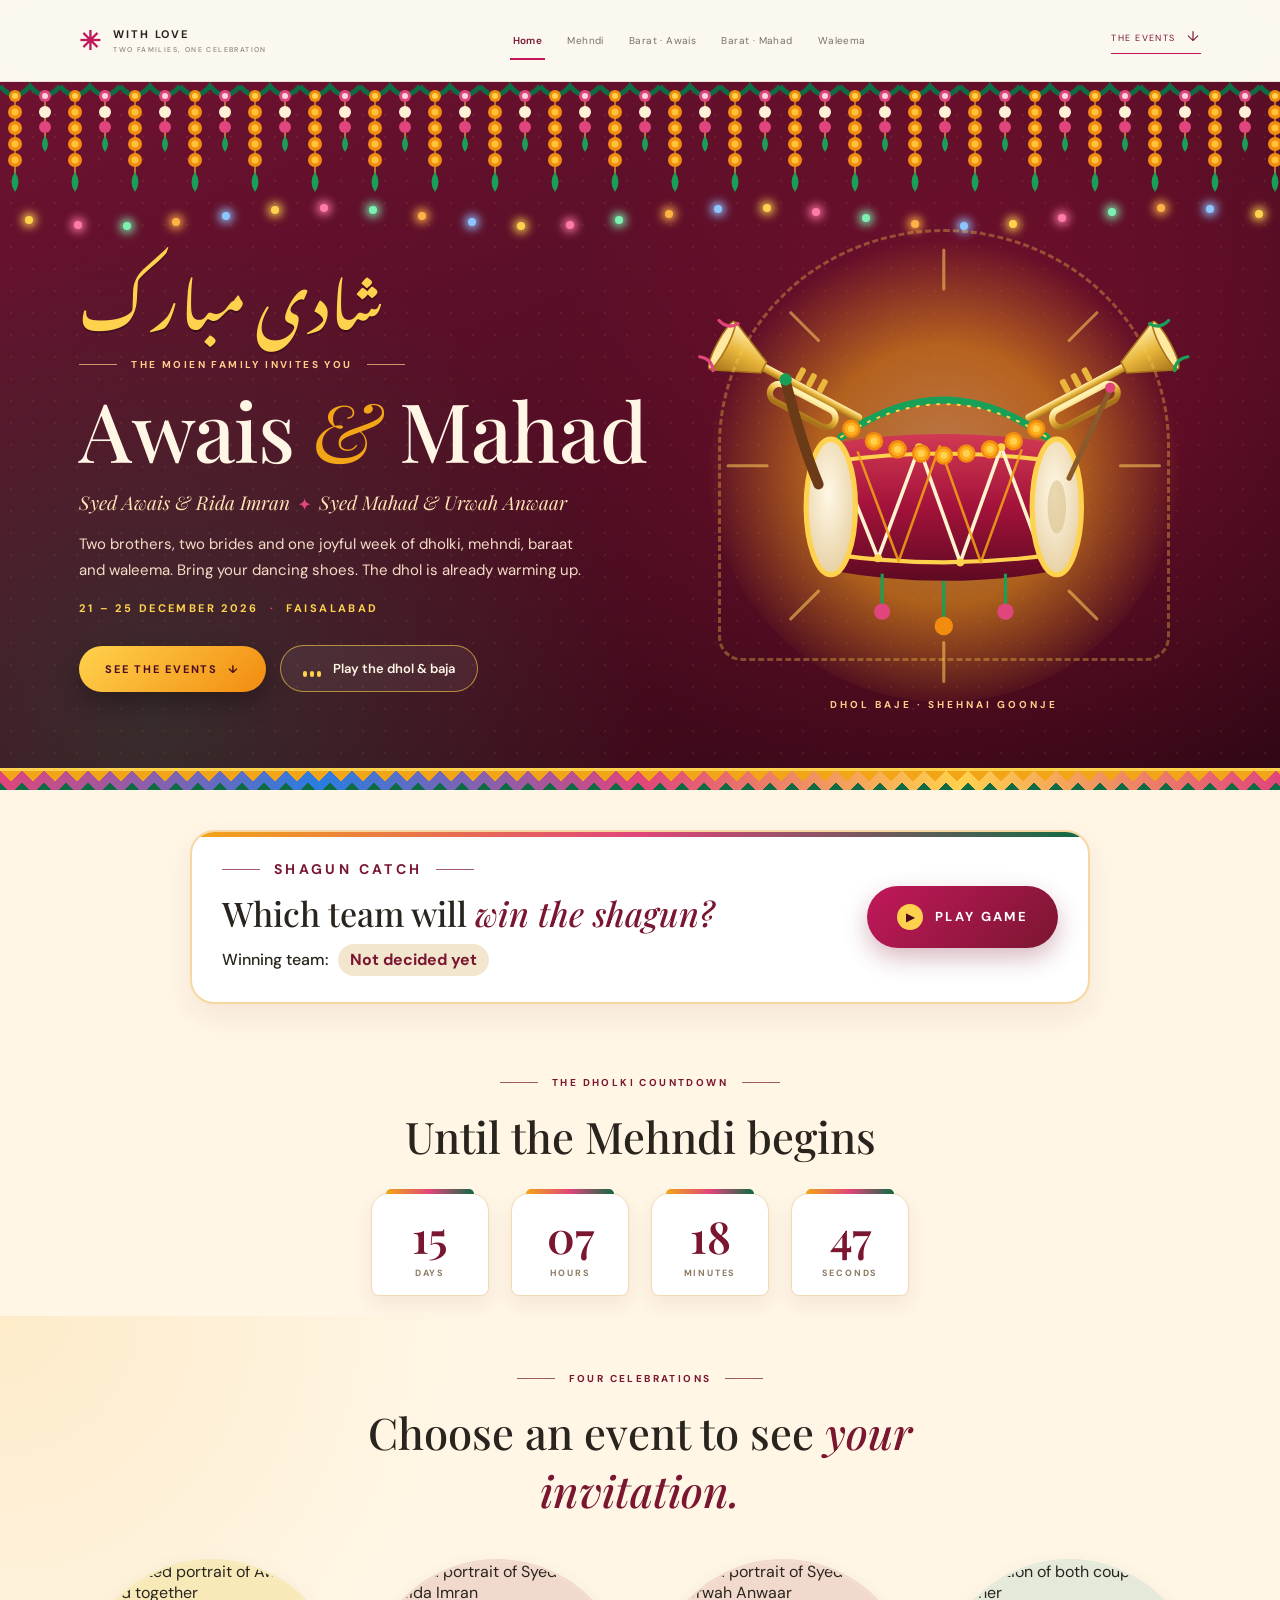
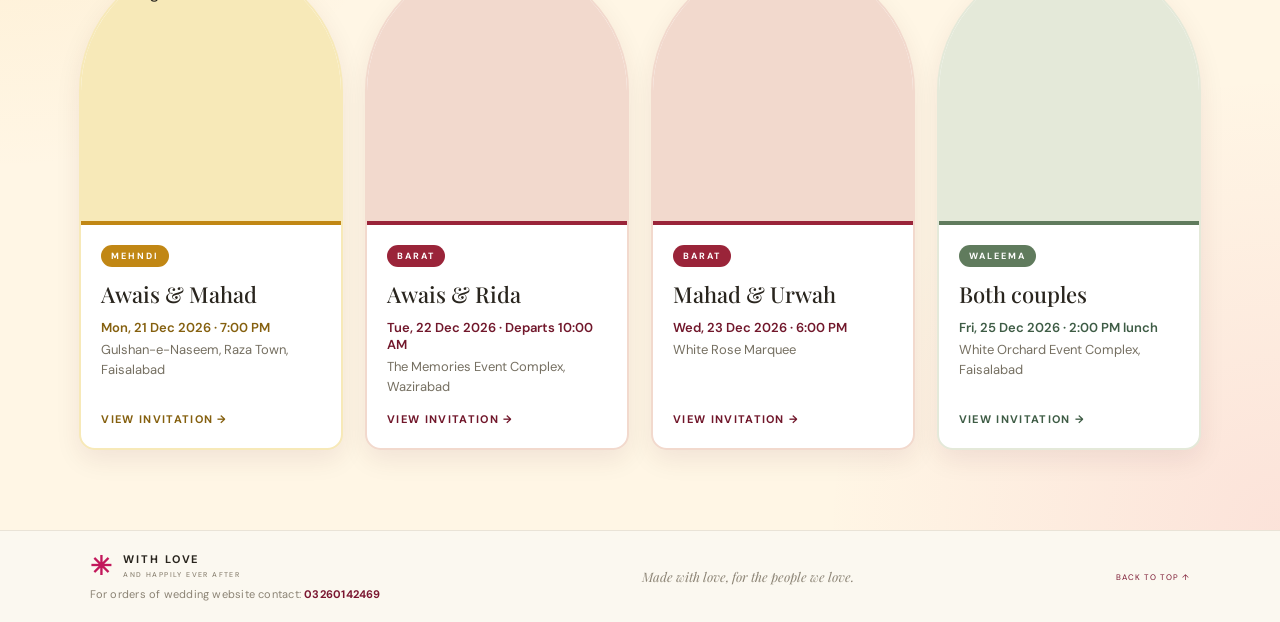
==== index.html @ ee9691df "Add files via upload" ====
<!doctype html>
<html lang="en">
<head>
  <meta charset="utf-8"><meta name="viewport" content="width=device-width, initial-scale=1"><meta name="theme-color" content="#4b0c20">
  <meta name="description" content="Shadi Mubarak! Join the Moien family for the Mehndi, two Barats and the Waleema of Awais and Mahad.">
  <title>Shadi Mubarak — With Love</title>
  <link rel="preconnect" href="https://fonts.googleapis.com"><link rel="preconnect" href="https://fonts.gstatic.com" crossorigin>
  <link href="https://fonts.googleapis.com/css2?family=DM+Sans:wght@400;500;600;700&family=Playfair+Display:ital,wght@0,400;0,500;0,600;0,700;1,500&family=Noto+Nastaliq+Urdu:wght@600&display=swap" rel="stylesheet">
  <link rel="stylesheet" href="styles.css"><link rel="stylesheet" href="home.css">
</head>
<body class="home"><div class="site-shell" data-event="home">
  <header class="topbar">
    <a class="brand" href="index.html"><span class="brand-mark">✳</span><span>WITH LOVE <small>TWO FAMILIES, ONE CELEBRATION</small></span></a>
    <nav class="event-nav" aria-label="Wedding events"><a class="nav-link active" aria-current="page" data-page="home" href="index.html">Home</a><a class="nav-link" data-page="mehndi" href="mehndi.html">Mehndi</a><a class="nav-link" data-page="barat" href="barat.html">Barat · Awais</a><a class="nav-link" data-page="barat-mahad" href="barat-mahad.html">Barat · Mahad</a><a class="nav-link" data-page="waleema" href="waleema.html">Waleema</a></nav>
    <a class="rsvp-link" href="#events">THE EVENTS <span>↓</span></a>
  </header>

  <main id="home">
    <section class="desi-hero" aria-labelledby="homeTitle">
      <div class="toran" aria-hidden="true"></div>
      <div class="fairy-lights" aria-hidden="true"></div>
      <div class="petal-rain" aria-hidden="true"></div>

      <div class="desi-hero-inner">
        <div class="desi-copy">
          <p class="urdu" lang="ur" dir="rtl">شادی مبارک</p>
          <p class="desi-eyebrow"><span></span>THE MOIEN FAMILY INVITES YOU<span></span></p>
          <h1 id="homeTitle">Awais <em>&amp;</em> Mahad</h1>
          <p class="desi-couples"><span>Syed Awais &amp; Rida Imran</span><b>✦</b><span>Syed Mahad &amp; Urwah Anwaar</span></p>
          <p class="desi-sub">Two brothers, two brides and one joyful week of dholki, mehndi, baraat and waleema. Bring your dancing shoes. The dhol is already warming up.</p>
          <p class="desi-dates">21 – 25 DECEMBER 2026 <span>·</span> FAISALABAD</p>
          <div class="desi-actions">
            <a class="desi-cta" href="#events">SEE THE EVENTS <span>↓</span></a>
            <button class="dhol-btn" type="button" aria-pressed="false" data-dhol-toggle>
              <span class="dhol-btn-icon" aria-hidden="true"><i></i><i></i><i></i></span>
              <span data-dhol-label>Play the dhol &amp; baja</span>
            </button>
          </div>
        </div>

        <div class="desi-stage" aria-label="Illustration of a dhol and brass band trumpets">
          <svg class="band-art" viewBox="0 0 500 470" role="img" aria-hidden="true">
            <defs>
              <radialGradient id="sunburst" cx="50%" cy="52%" r="50%">
                <stop offset="0" stop-color="#ffd36a"/><stop offset=".55" stop-color="#f2a516"/><stop offset="1" stop-color="#f2a516" stop-opacity="0"/>
              </radialGradient>
              <linearGradient id="brass" x1="0" y1="0" x2="0" y2="1">
                <stop offset="0" stop-color="#fff1b0"/><stop offset=".45" stop-color="#e9b73c"/><stop offset="1" stop-color="#a8731a"/>
              </linearGradient>
              <linearGradient id="drumBody" x1="0" y1="0" x2="0" y2="1">
                <stop offset="0" stop-color="#d23a52"/><stop offset=".5" stop-color="#a3123a"/><stop offset="1" stop-color="#5e0a22"/>
              </linearGradient>
              <radialGradient id="skin" cx="45%" cy="40%" r="60%">
                <stop offset="0" stop-color="#fff8e6"/><stop offset="1" stop-color="#e8d2a6"/>
              </radialGradient>
              <g id="marigold">
                <circle r="9" fill="#f28c0f"/><circle r="6.5" fill="#ffae1f"/><circle r="3.5" fill="#ffd24d"/>
              </g>
            </defs>

            <g class="sun">
              <circle cx="250" cy="250" r="230" fill="url(#sunburst)" opacity=".55"/>
              <g class="rays" stroke="#ffcf5c" stroke-width="3" stroke-linecap="round" opacity=".55">
                <path d="M250 40v38M250 422v38M40 250h38M422 250h38M101 101l27 27M372 372l27 27M101 399l27-27M372 128l27-27"/>
              </g>
            </g>

            <g class="notes" fill="#ffe08a" font-family="Georgia, serif">
              <text class="note n1" x="120" y="150" font-size="34">♪</text>
              <text class="note n2" x="350" y="130" font-size="40">♫</text>
              <text class="note n3" x="250" y="95" font-size="30">♪</text>
              <text class="note n4" x="400" y="210" font-size="28">♫</text>
              <text class="note n5" x="80" y="230" font-size="26">♫</text>
            </g>

            <!-- trumpets of the baja band -->
            <g class="trumpet trumpet-left" transform="translate(170 205) scale(-1 1) rotate(-28)">
              <g class="trumpet-body">
                <rect x="-6" y="-4" width="10" height="8" rx="2" fill="#a8731a"/>
                <rect x="0" y="-4" width="112" height="8" rx="4" fill="url(#brass)"/>
                <path d="M108 -6 L152 -26 Q160 0 152 26 L108 6 Z" fill="url(#brass)" stroke="#a8731a" stroke-width="1.5"/>
                <ellipse cx="154" cy="0" rx="5" ry="26" fill="#ffe9a0" stroke="#a8731a" stroke-width="1.5"/>
                <rect x="22" y="6" width="70" height="18" rx="9" fill="none" stroke="url(#brass)" stroke-width="6"/>
                <rect x="46" y="-18" width="6" height="14" rx="2" fill="#e9b73c"/><rect x="58" y="-18" width="6" height="14" rx="2" fill="#e9b73c"/><rect x="70" y="-18" width="6" height="14" rx="2" fill="#e9b73c"/>
                <path d="M150 -26 q6 10 18 6 M150 26 q6 -10 18 -6" stroke="#e0457b" stroke-width="3" fill="none" stroke-linecap="round"/>
              </g>
            </g>
            <g class="trumpet trumpet-right" transform="translate(330 205) rotate(-28)">
              <g class="trumpet-body">
                <rect x="-6" y="-4" width="10" height="8" rx="2" fill="#a8731a"/>
                <rect x="0" y="-4" width="112" height="8" rx="4" fill="url(#brass)"/>
                <path d="M108 -6 L152 -26 Q160 0 152 26 L108 6 Z" fill="url(#brass)" stroke="#a8731a" stroke-width="1.5"/>
                <ellipse cx="154" cy="0" rx="5" ry="26" fill="#ffe9a0" stroke="#a8731a" stroke-width="1.5"/>
                <rect x="22" y="6" width="70" height="18" rx="9" fill="none" stroke="url(#brass)" stroke-width="6"/>
                <rect x="46" y="-18" width="6" height="14" rx="2" fill="#e9b73c"/><rect x="58" y="-18" width="6" height="14" rx="2" fill="#e9b73c"/><rect x="70" y="-18" width="6" height="14" rx="2" fill="#e9b73c"/>
                <path d="M150 -26 q6 10 18 6 M150 26 q6 -10 18 -6" stroke="#18a058" stroke-width="3" fill="none" stroke-linecap="round"/>
              </g>
            </g>

            <!-- the dhol -->
            <g class="dhol">
              <path d="M150 222 Q250 150 350 222" fill="none" stroke="#18a058" stroke-width="7" stroke-linecap="round"/>
              <path d="M150 222 Q250 158 350 222" fill="none" stroke="#ffd24d" stroke-width="2" stroke-dasharray="2 8" stroke-linecap="round"/>
              <path d="M140 228 Q250 210 360 228 L360 352 Q250 372 140 352 Z" fill="url(#drumBody)"/>
              <path d="M140 246 Q250 230 360 246" stroke="#ffd24d" stroke-width="4" fill="none"/>
              <path d="M140 336 Q250 352 360 336" stroke="#ffd24d" stroke-width="4" fill="none"/>
              <polyline points="146,240 186,340 226,232 266,344 306,232 346,340" fill="none" stroke="#fff3cf" stroke-width="3.5" stroke-linejoin="round"/>
              <polyline points="166,236 206,343 246,231 286,344 326,234" fill="none" stroke="#f2a516" stroke-width="2.5" stroke-linejoin="round" opacity=".85"/>
              <g fill="#ffd24d"><circle cx="186" cy="340" r="4"/><circle cx="266" cy="344" r="4"/><circle cx="346" cy="340" r="4"/><circle cx="226" cy="232" r="4"/><circle cx="306" cy="232" r="4"/></g>
              <ellipse class="dhol-head" cx="140" cy="290" rx="24" ry="66" fill="url(#skin)" stroke="#ffd24d" stroke-width="5"/>
              <ellipse class="dhol-head" cx="360" cy="290" rx="24" ry="66" fill="url(#skin)" stroke="#ffd24d" stroke-width="5"/>
              <ellipse cx="360" cy="290" rx="9" ry="26" fill="#d8bd86" opacity=".55"/>
              <!-- phundne / tassels -->
              <g class="tassels">
                <path d="M190 355v34M250 362v40M310 355v34" stroke="#18a058" stroke-width="3"/>
                <circle cx="190" cy="392" r="8" fill="#e0457b"/><circle cx="250" cy="406" r="9" fill="#f28c0f"/><circle cx="310" cy="392" r="8" fill="#e0457b"/>
              </g>
              <!-- marigold garland on the dhol -->
              <g class="garland">
                <use href="#marigold" x="160" y="214"/><use href="#marigold" x="182" y="226"/><use href="#marigold" x="205" y="234"/>
                <use href="#marigold" x="228" y="238"/><use href="#marigold" x="250" y="240"/><use href="#marigold" x="272" y="238"/>
                <use href="#marigold" x="295" y="234"/><use href="#marigold" x="318" y="226"/><use href="#marigold" x="340" y="214"/>
              </g>
            </g>
            <!-- dhol sticks: thick dagga and thin tilli -->
            <g class="stick stick-dagga"><path d="M96 168 Q112 230 128 268" stroke="#6b3a17" stroke-width="10" stroke-linecap="round" fill="none"/><circle cx="96" cy="166" r="6" fill="#18a058"/></g>
            <g class="stick stick-tilli"><path d="M412 176 L372 262" stroke="#8a5a2b" stroke-width="5" stroke-linecap="round"/><circle cx="412" cy="174" r="5" fill="#e0457b"/></g>
          </svg>
          <p class="stage-caption">DHOL BAJE · SHEHNAI GOONJE</p>
        </div>
      </div>
      <div class="truck-border" aria-hidden="true"></div>
    </section>

    <section class="game-strip" aria-labelledby="gameStripTitle">
      <div class="game-strip-inner">
        <div class="game-strip-copy">
          <p class="desi-eyebrow dark"><span></span>SHAGUN CATCH<span></span></p>
          <h2 id="gameStripTitle">Which team will <em>win the shagun?</em></h2>
          <p class="winning-line">Winning team: <strong class="winning-team" data-winning-team>Not decided yet</strong></p>
        </div>
        <a class="game-play-btn" href="game.html"><span class="game-play-icon" aria-hidden="true">▶</span>PLAY GAME</a>
      </div>
    </section>

    <section class="countdown-section" aria-labelledby="countdownTitle">
      <p class="desi-eyebrow dark"><span></span>THE DHOLKI COUNTDOWN<span></span></p>
      <h2 id="countdownTitle" data-countdown-title>Until the Mehndi begins</h2>
      <div class="countdown" data-countdown>
        <div><strong data-cd="days">--</strong><span>DAYS</span></div>
        <div><strong data-cd="hours">--</strong><span>HOURS</span></div>
        <div><strong data-cd="minutes">--</strong><span>MINUTES</span></div>
        <div><strong data-cd="seconds">--</strong><span>SECONDS</span></div>
      </div>
    </section>

    <section class="events-section" id="events" aria-labelledby="eventsTitle">
      <div class="events-heading">
        <p class="desi-eyebrow dark"><span></span>FOUR CELEBRATIONS<span></span></p>
        <h2 id="eventsTitle">Choose an event to see <em>your invitation.</em></h2>
      </div>
      <div class="ev-cards">
        <a class="ev-card card-mehndi" href="mehndi.html">
          <div class="ev-card-art"><img src="assets/thumbs/mehndi-brothers.webp" alt="Illustrated portrait of Awais and Mahad together" loading="lazy" width="639" height="720"></div>
          <div class="ev-card-body">
            <span class="ev-tag">MEHNDI</span>
            <h3>Awais &amp; Mahad</h3>
            <p class="ev-when">Mon, 21 Dec 2026 · 7:00 PM</p>
            <p class="ev-where">Gulshan-e-Naseem, Raza Town, Faisalabad</p>
            <span class="ev-go">View invitation <b>→</b></span>
          </div>
        </a>
        <a class="ev-card card-barat" href="barat.html">
          <div class="ev-card-art"><img src="assets/thumbs/barat-awais-rida.webp" alt="Painted portrait of Syed Awais and Rida Imran" loading="lazy" width="720" height="658"></div>
          <div class="ev-card-body">
            <span class="ev-tag">BARAT</span>
            <h3>Awais &amp; Rida</h3>
            <p class="ev-when">Tue, 22 Dec 2026 · Departs 10:00 AM</p>
            <p class="ev-where">The Memories Event Complex, Wazirabad</p>
            <span class="ev-go">View invitation <b>→</b></span>
          </div>
        </a>
        <a class="ev-card card-barat" href="barat-mahad.html">
          <div class="ev-card-art"><img src="assets/thumbs/barat-mahad-urwah.webp" alt="Painted portrait of Syed Mahad and Urwah Anwaar" loading="lazy" width="720" height="658"></div>
          <div class="ev-card-body">
            <span class="ev-tag">BARAT</span>
            <h3>Mahad &amp; Urwah</h3>
            <p class="ev-when">Wed, 23 Dec 2026 · 6:00 PM</p>
            <p class="ev-where">White Rose Marquee</p>
            <span class="ev-go">View invitation <b>→</b></span>
          </div>
        </a>
        <a class="ev-card card-waleema" href="waleema.html">
          <div class="ev-card-art"><img src="assets/thumbs/waleema-couples.webp" alt="Illustration of both couples together" loading="lazy" width="720" height="480"></div>
          <div class="ev-card-body">
            <span class="ev-tag">WALEEMA</span>
            <h3>Both couples</h3>
            <p class="ev-when">Fri, 25 Dec 2026 · 2:00 PM lunch</p>
            <p class="ev-where">White Orchard Event Complex, Faisalabad</p>
            <span class="ev-go">View invitation <b>→</b></span>
          </div>
        </a>
      </div>
    </section>
  </main>

  <footer><div class="footer-left"><a class="brand footer-brand" href="index.html"><span class="brand-mark">✳</span><span>WITH LOVE <small>AND HAPPILY EVER AFTER</small></span></a><span class="footer-orders">For orders of wedding website contact: <a href="tel:+923260142469">03260142469</a></span></div><p>Made with love, for the people we love.</p><a href="#home" class="back-top">BACK TO TOP ↑</a></footer>
</div><script src="game-config.js"></script><script src="home.js"></script></body></html>
---- styles.css ----
:root{--paper:#fbf8f0;--ink:#29251e;--muted:#756f61;--accent:#c28b18;--deep:#435f3e;--wash:#eee8d8;--display:'Playfair Display',Georgia,serif;--sans:'DM Sans',sans-serif}*{box-sizing:border-box}html{scroll-behavior:smooth}body{margin:0;background:var(--paper);color:var(--ink);font-family:var(--sans);transition:background .5s,color .5s}.site-shell{--accent:#c18714;--accent-dark:#85600f;--accent-pale:#f7e9b8;--art-bg:#f5e9bd;--art-outer:#d89a29;--art-inner:#e7bd52;--arch:#b9781e;--cloth:#d66b2d;--cloth2:#687a35;--gold:#f2cf67;--petal:#e87838;--hero-base:#fbf8f0;--ornament:#bb7a1d}.site-shell[data-event="barat"]{--accent:#9a2439;--accent-dark:#71172b;--accent-pale:#f2d9cd;--art-bg:#f2dfcf;--art-outer:#7d1c32;--art-inner:#a53843;--arch:#e0b655;--cloth:#8f1e36;--cloth2:#b38a35;--gold:#e8c56d;--petal:#c84842;--hero-base:#fbf5ed;--ornament:#a63839}.site-shell[data-event="waleema"]{--accent:#607b5d;--accent-dark:#3e5c45;--accent-pale:#e4e9d9;--art-bg:#eeecdf;--art-outer:#8b9a77;--art-inner:#c2c6a5;--arch:#b19450;--cloth:#315744;--cloth2:#9e8150;--gold:#e7d49a;--petal:#c9a55e;--hero-base:#fbf9f2;--ornament:#718663}.topbar{height:82px;display:flex;align-items:center;justify-content:space-between;padding:0 6.2%;border-bottom:1px solid #e9e3d7;position:relative;z-index:5;background:rgba(251,248,240,.88);backdrop-filter:blur(12px)}.brand{display:flex;align-items:center;gap:10px;color:inherit;text-decoration:none;font-size:11px;letter-spacing:.17em;font-weight:700}.brand-mark{font-size:26px;color:var(--accent);line-height:1}.brand small{display:block;font-size:7px;letter-spacing:.2em;color:#8c8474;margin-top:4px;font-weight:500}.event-nav{display:flex;gap:36px;height:100%;align-items:center}.nav-link{border:0;background:none;color:#797264;font-family:var(--sans);font-size:12px;letter-spacing:.04em;cursor:pointer;height:100%;position:relative;padding:0 3px}.nav-link:after{content:"";height:2px;background:var(--accent);position:absolute;bottom:21px;left:50%;right:50%;transition:.25s}.nav-link.active{color:var(--accent-dark);font-weight:600}.nav-link.active:after,.nav-link:hover:after{left:0;right:0}.rsvp-link{color:var(--accent-dark);font-size:9px;letter-spacing:.16em;text-decoration:none;border-bottom:1px solid var(--accent);padding-bottom:8px}.rsvp-link span{font-size:14px;margin-left:8px}.hero{min-height:660px;height:calc(100vh - 82px);max-height:790px;position:relative;display:grid;grid-template-columns:1.02fr .98fr;align-items:center;overflow:hidden;background:var(--hero-base);transition:background .55s}.hero-copy{padding:35px 3vw 56px 12%;position:relative;z-index:2;text-align:center;animation:appear .65s both}.eyebrow{display:flex;align-items:center;justify-content:center;gap:12px;color:var(--accent-dark);font-size:8px;letter-spacing:.24em;font-weight:700}.eyebrow-line{width:27px;height:1px;background:var(--accent);opacity:.65}.invitation{font-family:var(--display);font-style:italic;color:#7e786b;font-size:15px;margin:41px 0 11px}h1{font-family:var(--display);font-size:clamp(53px,6.1vw,86px);line-height:1.02;font-weight:400;margin:0;letter-spacing:-.065em}.name{outline:none;display:inline-block;border-bottom:1px dashed transparent;transition:border .2s}.name:hover,.name:focus{border-color:var(--accent)}.ampersand{font-size:.48em;font-style:italic;color:var(--accent);margin:0 12px;vertical-align:12px}.hero-subtitle{font-size:12px;color:#777164;letter-spacing:.09em;margin:14px 0 30px}.event-name-wrap{display:flex;align-items:center;justify-content:center;gap:15px}.event-name-wrap h2{font-family:var(--display);font-size:34px;letter-spacing:.02em;font-weight:500;color:var(--accent-dark);margin:0;transition:color .4s}.ornament{color:var(--accent);font-size:13px}.hero-description{color:#787265;font-size:12px;line-height:1.75;max-width:300px;margin:14px auto 28px}.primary-cta{height:46px;display:inline-flex;align-items:center;gap:24px;padding:0 20px;background:var(--accent);color:white;text-decoration:none;font-size:8px;font-weight:700;letter-spacing:.16em;box-shadow:0 8px 22px #795b2a20;transition:transform .2s,background .4s}.primary-cta:hover{transform:translateY(-3px)}.cta-arrow{font-size:15px;font-weight:400}.hero-art{position:relative;height:100%;min-height:500px;display:flex;align-items:center;justify-content:center;overflow:hidden;background:var(--art-bg);transition:background .5s}.art-halo{position:absolute;width:470px;height:470px;border:1px solid color-mix(in srgb,var(--accent) 22%,transparent);border-radius:50%;box-shadow:0 0 0 33px color-mix(in srgb,var(--accent) 4%,transparent),0 0 0 68px color-mix(in srgb,var(--accent) 3%,transparent)}.sun-disc{position:absolute;width:270px;height:270px;border-radius:50%;background:var(--gold);opacity:.42;top:14%;right:17%;transition:background .5s}.arch{position:absolute;bottom:7%;height:78%;width:min(74%,430px);border-radius:49% 49% 4px 4px}.arch-back{background:var(--art-outer);transform:translate(-13px,-9px);opacity:.88;transition:background .5s}.arch-front{background:var(--art-inner);transform:translate(10px,0);transition:background .5s}.arch-inner{position:absolute;bottom:7%;height:69%;width:min(58%,340px);border-radius:50% 50% 2px 2px;background:var(--arch);overflow:hidden;box-shadow:inset 0 0 0 8px #f2d77c55;transition:background .5s}.arch-scallop{position:absolute;inset:12px;border:1px solid #ffe4a477;border-radius:50% 50% 0 0}.arch-window{position:absolute;width:81%;height:88%;left:9.5%;bottom:0;border-radius:49% 49% 0 0;background:linear-gradient(180deg,#f7d9896c,#9a3e2655);box-shadow:inset 0 0 0 4px #ffe8aa62}.arch-base{position:absolute;bottom:0;height:14px;width:112%;left:-6%;background:#f0d68b;box-shadow:0 -3px 0 #a36b2f}.couple{position:absolute;z-index:2;bottom:0;left:50%;height:73%;width:80%;transform:translateX(-50%)}.figure{position:absolute;bottom:-2px;width:48%;height:86%}.bride{left:5%}.groom{right:1%}.head{position:absolute;left:32%;top:10%;height:21%;width:38%;border-radius:45% 45% 46% 46%;background:#bd7752;z-index:2}.bride .hair{position:absolute;z-index:1;left:27%;top:6%;height:24%;width:49%;border-radius:48% 48% 35% 40%;background:#34251e}.bride .body{position:absolute;bottom:0;left:10%;width:81%;height:71%;background:var(--cloth);clip-path:polygon(30% 0,70% 0,87% 28%,100% 100%,0 100%,13% 28%);transition:background .5s}.bride .dupatta{position:absolute;z-index:2;left:17%;top:22%;height:65%;width:72%;border-left:9px solid var(--gold);border-right:4px solid var(--gold);transform:rotate(-5deg);opacity:.92}.bride .arm{position:absolute;z-index:3;width:48%;height:9px;background:#bd7752;top:42%;left:43%;transform:rotate(-22deg);border-radius:8px}.groom .head{left:28%;width:43%;height:21%}.groom .turban{position:absolute;top:6%;left:24%;z-index:3;width:51%;height:13%;border-radius:48% 48% 20% 20%;background:var(--gold);box-shadow:inset 0 -5px 0 #ac6c36}.groom .body{position:absolute;bottom:0;left:8%;width:82%;height:72%;background:var(--cloth2);clip-path:polygon(22% 0,78% 0,94% 30%,100% 100%,0 100%,7% 30%);transition:background .5s}.groom .sherwani{position:absolute;z-index:2;left:34%;bottom:0;height:66%;border-left:2px solid var(--gold);transform:rotate(4deg)}.groom .arm{position:absolute;z-index:3;width:44%;height:9px;background:#bd7752;top:43%;left:-1%;transform:rotate(22deg);border-radius:8px}.garland{position:absolute;z-index:4;top:32%;width:15px;height:65px;border:2px dotted #f9df8b;border-radius:50%}.garland-one{left:47%;transform:rotate(-12deg)}.garland-two{left:53%;transform:rotate(12deg)}.spark{position:absolute;color:var(--accent);animation:float 4s ease-in-out infinite}.spark-one{font-size:24px;top:17%;left:15%}.spark-two{font-size:19px;top:28%;right:12%;animation-delay:-1s}.spark-three{font-size:16px;bottom:22%;left:11%;animation-delay:-2s}.spark-four{font-size:24px;bottom:17%;right:12%;animation-delay:-.5s}.petal{position:absolute;height:14px;width:8px;border-radius:100% 0 100% 0;background:var(--petal);opacity:.78;animation:drift 9s linear infinite}.petal-one{left:14%;top:44%}.petal-two{left:22%;top:22%;animation-delay:-3s}.petal-three{right:21%;top:37%;animation-delay:-5s}.petal-four{right:14%;top:59%;animation-delay:-7s}.petal-five{left:28%;bottom:20%;animation-delay:-1s}.petal-six{right:32%;top:15%;animation-delay:-4s}.art-caption{position:absolute;bottom:5%;right:7%;display:flex;gap:9px;align-items:center;color:var(--accent-dark);font-size:7px;line-height:1.5;letter-spacing:.16em;text-align:right;font-weight:700}.caption-star{font-size:20px;color:var(--accent)}.hero-bottom{position:absolute;bottom:0;left:0;width:50%;height:54px;padding:0 7%;display:flex;align-items:center;gap:14px;color:#918a7e;font-size:7px;letter-spacing:.14em}.bottom-line{flex:1;height:1px;background:#e1dacd}.hero-bottom b{color:var(--accent);font-size:12px;margin-left:5px}.details-section{padding:105px 8% 85px;background:var(--paper)}.details-heading{text-align:center;max-width:430px;margin:0 auto 54px}.details-heading .eyebrow{margin-bottom:18px}.details-heading h2{font-family:var(--display);font-weight:400;font-size:clamp(35px,4vw,50px);line-height:1.17;margin:0}.details-heading h2 em{color:var(--accent);font-weight:400}.details-heading>p:last-child{font-size:12px;line-height:1.8;color:#817a6c;max-width:360px;margin:16px auto 0}.event-cards{display:grid;grid-template-columns:repeat(3,1fr);gap:18px;max-width:1050px;margin:0 auto}.event-card{padding:25px 26px 23px;background:#f6f1e7;border:1px solid #ebe4d6;position:relative;transition:transform .25s,box-shadow .25s,border .25s;--card:#b57d16}.event-card:hover{transform:translateY(-5px);box-shadow:0 16px 30px #44351b12;border-color:color-mix(in srgb,var(--card) 30%,#ebe4d6)}.card-mehndi{--card:#b57d16}.card-barat{--card:#962a3b}.card-waleema{--card:#5b765b}.card-top{display:flex;justify-content:space-between;align-items:center}.card-index{font-size:8px;letter-spacing:.15em;color:#928b7d}.card-flower{font-size:25px;color:var(--card)}.card-script{font-family:var(--display);font-style:italic;color:var(--card);font-size:13px;margin:16px 0 2px}.event-card h3{font-family:var(--display);font-size:29px;font-weight:500;margin:0;color:var(--card)}.card-note{font-size:10px;color:#837b6f;line-height:1.55;min-height:32px;margin:6px 0 14px}.card-rule{height:1px;background:#e5ddce;margin-bottom:13px}.event-card label{display:grid;grid-template-columns:45px 1fr;align-items:center;font-size:8px;text-transform:uppercase;letter-spacing:.1em;color:#978f80;margin:8px 0}.event-card input{min-width:0;border:0;border-bottom:1px solid transparent;background:transparent;padding:4px 0;font:10px var(--sans);color:#514b40;outline:0;transition:border .2s}.event-card input:hover,.event-card input:focus{border-bottom-color:var(--card)}.card-select{border:0;border-top:1px solid #e5ddce;width:100%;margin-top:10px;padding:13px 0 0;background:none;display:flex;justify-content:space-between;color:var(--card);font-size:8px;font-weight:700;letter-spacing:.14em;cursor:pointer}.card-select span{font-size:13px;transition:transform .2s}.card-select:hover span{transform:translate(3px,-3px)}.edit-hint{text-align:center;font-size:10px;color:#938b7d;margin:24px auto 0}footer{min-height:92px;padding:20px 7%;display:flex;align-items:center;justify-content:space-between;border-top:1px solid #e9e3d7;color:#8b8374}footer p{font-family:var(--display);font-style:italic;font-size:13px}.footer-brand{color:var(--ink)}.back-top{font-size:8px;letter-spacing:.13em;color:var(--accent-dark);text-decoration:none}.nav-link:focus-visible,.card-select:focus-visible,.primary-cta:focus-visible{outline:2px solid var(--accent);outline-offset:4px}@keyframes appear{from{opacity:0;transform:translateY(12px)}to{opacity:1;transform:translateY(0)}}@keyframes float{0%,100%{transform:translateY(0) rotate(0)}50%{transform:translateY(-9px) rotate(12deg)}}@keyframes drift{0%{transform:translate3d(0,-30px,0) rotate(0);opacity:0}15%{opacity:.8}90%{opacity:.65}100%{transform:translate3d(20px,230px,0) rotate(190deg);opacity:0}}@media(max-width:900px){.topbar{padding:0 4%;height:72px}.event-nav{gap:18px}.hero{min-height:580px;max-height:700px}.hero-copy{padding-left:5%;padding-right:2vw}h1{font-size:clamp(48px,7vw,68px)}.hero-art{min-height:480px}.details-section{padding:80px 5%}.event-card{padding:20px 17px}.event-card label{grid-template-columns:38px 1fr}.event-card input{font-size:9px}}@media(max-width:650px){.topbar{height:68px;padding:0 5%}.brand{font-size:10px}.brand small{font-size:6px}.brand-mark{font-size:22px}.event-nav{position:absolute;left:0;right:0;top:68px;height:45px;justify-content:center;gap:36px;background:#fbf8f0eF;border-bottom:1px solid #e9e3d7}.nav-link{font-size:11px}.nav-link:after{bottom:6px}.rsvp-link{font-size:8px}.hero{height:auto;max-height:none;min-height:0;grid-template-columns:1fr;display:flex;flex-direction:column;padding-top:45px}.hero-copy{width:100%;padding:22px 7% 35px}.invitation{margin-top:24px}.hero-art{width:100%;height:430px;min-height:430px}.art-halo{width:350px;height:350px}.sun-disc{width:220px;height:220px}.arch{height:82%;width:min(68%,370px)}.arch-inner{height:73%;width:min(53%,290px)}.hero-bottom{position:relative;width:100%;height:45px;padding:0 6%;order:3}.details-section{padding:68px 6% 60px}.details-heading{margin-bottom:35px}.event-cards{grid-template-columns:1fr;max-width:430px;gap:12px}.event-card{padding:20px 22px}.card-note{min-height:0}.event-card label{grid-template-columns:55px 1fr}.event-card input{font-size:11px}footer{padding:20px 6%;flex-wrap:wrap;gap:8px}footer p{order:3;width:100%;text-align:center;margin:4px 0 0}.back-top{font-size:7px}}@media(prefers-reduced-motion:reduce){*,*:before,*:after{animation-duration:.01ms!important;animation-iteration-count:1!important;scroll-behavior:auto!important;transition-duration:.01ms!important}}
.event-nav a{display:flex;align-items:center;text-decoration:none}.event-couple{font-family:var(--display);font-size:clamp(35px,4.2vw,58px);font-weight:400;line-height:1.08;letter-spacing:-.045em;margin:0;display:flex;flex-direction:column;align-items:center}.event-couple .name{max-width:100%;overflow-wrap:anywhere}.event-couple .ampersand{font-size:.48em;vertical-align:baseline;margin:4px 0;color:var(--accent)}.host-line{font-size:10px;line-height:1.5;color:#8b806c;max-width:340px;margin:0 auto 11px;letter-spacing:.035em}.hero-copy .invitation{margin:29px 0 6px}.hero-copy .hero-subtitle{margin:10px 0 22px}.hero-copy .hero-description{margin-bottom:22px}.site-shell[data-event="waleema"] .event-couple{font-size:clamp(25px,2.7vw,38px);line-height:1.15;letter-spacing:-.035em}.site-shell[data-event="waleema"] .event-couple .ampersand{font-size:.6em}.site-shell[data-event="barat"] .event-couple{font-size:clamp(39px,4.4vw,61px)}.invitation-card{max-width:640px;margin:0 auto;background:#f8f4eb;border:1px solid #e9dfcc;padding:37px 55px 31px;text-align:center;position:relative;box-shadow:0 15px 42px #4a392011}.invitation-card:before,.invitation-card:after{content:"";position:absolute;inset:10px;border:1px solid color-mix(in srgb,var(--accent) 22%,transparent);pointer-events:none}.invitation-card:after{inset:15px;border-color:color-mix(in srgb,var(--accent) 12%,transparent)}.card-emblem{color:var(--accent);font-size:27px}.card-overline,.schedule-label{display:block;color:var(--accent-dark);font-size:8px;font-weight:700;letter-spacing:.2em}.card-overline{margin:8px 0}.invitation-card h3{font:500 30px var(--display);color:var(--accent-dark);margin:0 0 24px}.schedule-grid{display:grid;grid-template-columns:1fr 1fr;gap:15px}.schedule-grid>div{padding:15px 8px;background:color-mix(in srgb,var(--accent-pale) 45%,#f8f4eb);border:1px solid color-mix(in srgb,var(--accent) 13%,transparent)}.schedule-grid strong,.invitation-card .venue{display:block;font:500 14px var(--display);line-height:1.55;color:#403b32;margin-top:7px}.card-divider{width:85%;height:1px;margin:22px auto;background:#e5dac5;position:relative}.card-divider span{position:absolute;left:50%;top:50%;transform:translate(-50%,-50%);background:#f8f4eb;color:var(--accent);padding:0 12px;font-size:12px}.invitation-card .venue{max-width:440px;margin:7px auto 0}.schedule-extra{color:#776f60;font-size:11px;line-height:1.8;margin:17px auto 0;max-width:490px}.family-line{color:#928777;font:italic 13px var(--display);line-height:1.7;margin:22px auto 0;max-width:490px}.contact-line{color:#968d7d;font-size:8px;letter-spacing:.035em;margin:23px auto 0}.contact-line a{color:var(--accent-dark);text-decoration:none}.edit-hint{text-align:center;font-size:9px;color:#9b927f;margin:18px 0 0}.invitation-card [contenteditable="true"]{outline:0;border-bottom:1px dashed transparent;cursor:text}.invitation-card [contenteditable="true"]:hover,.invitation-card [contenteditable="true"]:focus{border-bottom-color:var(--accent)}.page-switch{display:flex;justify-content:space-between;align-items:center;max-width:640px;margin:38px auto 0;color:#9a907d;font-size:8px;letter-spacing:.1em}.page-switch a{color:var(--accent-dark);text-decoration:none;letter-spacing:.08em}.page-switch a:hover{text-decoration:underline}.event-nav .nav-link.active{color:var(--accent-dark)}.event-nav .nav-link.active:after,.event-nav .nav-link:hover:after{left:0;right:0}
@media(max-width:900px){.event-couple{font-size:clamp(32px,4.8vw,48px)}.site-shell[data-event="waleema"] .event-couple{font-size:clamp(23px,3.2vw,32px)}.invitation-card{padding:33px 38px 27px}}
@media(max-width:650px){.event-couple{font-size:clamp(34px,9vw,48px)}.site-shell[data-event="barat"] .event-couple{font-size:clamp(36px,9vw,49px)}.site-shell[data-event="waleema"] .event-couple{font-size:clamp(22px,6vw,29px)}.hero-copy .invitation{margin-top:14px}.host-line{font-size:9px}.hero-copy .hero-subtitle{margin-bottom:17px}.invitation-card{padding:32px 22px 25px}.invitation-card h3{font-size:26px}.schedule-grid{gap:8px}.schedule-grid strong,.invitation-card .venue{font-size:12px}.page-switch{font-size:7px;gap:8px}.page-switch span{max-width:100px;text-align:center;line-height:1.6}}
.site-shell[data-event="barat-mahad"]{--accent:#9a2439;--accent-dark:#71172b;--accent-pale:#f2d9cd;--art-bg:#f2dfcf;--art-outer:#7d1c32;--art-inner:#a53843;--arch:#e0b655;--cloth:#8f1e36;--cloth2:#b38a35;--gold:#e8c56d;--petal:#c84842;--hero-base:#fbf5ed;--ornament:#a63839}.event-nav{gap:clamp(10px,1.5vw,22px)}.event-nav .nav-link{font-size:10px;white-space:nowrap}.portrait-art{position:absolute;z-index:4;bottom:8%;left:50%;transform:translateX(-50%);width:90%;height:82%;object-fit:contain;object-position:center bottom;filter:drop-shadow(0 12px 20px #3327181c);border-radius:48% 48% 5px 5px;overflow:hidden}.has-portrait .couple{display:none}.respect-note{max-width:490px;margin:18px auto 0;padding:12px 16px;border-top:1px solid color-mix(in srgb,var(--accent) 30%,transparent);border-bottom:1px solid color-mix(in srgb,var(--accent) 30%,transparent);color:var(--accent-dark);font:italic 12px/1.65 var(--display)}
@media(max-width:900px){.event-nav{gap:10px}.event-nav .nav-link{font-size:9px}}
@media(max-width:650px){.event-nav{gap:clamp(7px,2vw,13px)}.event-nav .nav-link{font-size:8px;letter-spacing:0}.portrait-art{width:94%;height:79%;bottom:6%}.respect-note{font-size:11px}}
.barat-art .portrait-art{width:100%;height:100%;bottom:0;object-fit:cover;object-position:center center;border-radius:0;filter:none}.barat-art .arch-back,.barat-art .arch-front,.barat-art .arch-inner,.barat-art .art-halo,.barat-art .sun-disc,.barat-art .spark,.barat-art .petal,.barat-art .art-caption{display:none}.barat-art .hero-art{background:#ead8cc}
@media(max-width:650px){.barat-art .portrait-art{width:100%;height:100%;bottom:0}}

.footer-left{display:flex;flex-direction:column;gap:8px;align-items:flex-start}.footer-orders{font-size:11px;color:#8b8374;letter-spacing:.02em}.footer-orders a{color:var(--accent-dark);font-weight:700;text-decoration:none;white-space:nowrap}.footer-orders a:hover{text-decoration:underline}@media(max-width:650px){.footer-orders{font-size:10px}}
---- home.css ----
/* Home page: Pakistani shadi theme with dhol, baja band, marigold toran and truck-art borders */
.site-shell[data-event="home"]{--accent:#c2185b;--accent-dark:#7a1630;--accent-pale:#fde3c0;--maroon:#4b0c20;--maroon-2:#6e1231;--marigold:#f2a516;--gold:#ffd24d;--emerald:#0f6b43;--rani:#e0457b;--cream:#fff6e5}

/* ---------- hero ---------- */
.desi-hero{position:relative;overflow:hidden;overflow:clip;color:var(--cream);padding:118px 6.2% 70px;
  background:
    radial-gradient(circle at 78% 46%,#a3123a66 0,transparent 42%),
    radial-gradient(circle at 12% 90%,#0f6b4355 0,transparent 38%),
    radial-gradient(#ffd24d14 1.4px,transparent 1.6px) 0 0/22px 22px,
    linear-gradient(160deg,var(--maroon-2),var(--maroon) 62%,#2f0714)}

/* hanging marigold toran */
.toran{position:absolute;inset:0 0 auto;height:120px;z-index:2;pointer-events:none;
  background:
    url("data:image/svg+xml,%3Csvg xmlns='http://www.w3.org/2000/svg' width='60' height='26'%3E%3Cpath d='M0 4 Q15 22 30 4 Q45 22 60 4' fill='none' stroke='%230f6b43' stroke-width='5'/%3E%3Ccircle cx='15' cy='14' r='6' fill='%23f28c0f'/%3E%3Ccircle cx='15' cy='14' r='3' fill='%23ffd24d'/%3E%3Ccircle cx='45' cy='14' r='6' fill='%23e0457b'/%3E%3Ccircle cx='45' cy='14' r='3' fill='%23ffd2e0'/%3E%3C/svg%3E") 0 0/60px 26px repeat-x,
    url("data:image/svg+xml,%3Csvg xmlns='http://www.w3.org/2000/svg' width='60' height='120'%3E%3Cpath d='M15 10V96' stroke='%23ffd24d' stroke-width='1'/%3E%3Cg fill='%23f28c0f'%3E%3Ccircle cx='15' cy='30' r='7'/%3E%3Ccircle cx='15' cy='46' r='7'/%3E%3Ccircle cx='15' cy='62' r='7'/%3E%3Ccircle cx='15' cy='78' r='7'/%3E%3C/g%3E%3Cg fill='%23ffc23a'%3E%3Ccircle cx='15' cy='30' r='3.5'/%3E%3Ccircle cx='15' cy='46' r='3.5'/%3E%3Ccircle cx='15' cy='62' r='3.5'/%3E%3Ccircle cx='15' cy='78' r='3.5'/%3E%3C/g%3E%3Cpath d='M15 90 q-7 10 0 20 q7 -10 0 -20' fill='%2318a058'/%3E%3Cpath d='M45 10V60' stroke='%23ffd24d' stroke-width='1'/%3E%3Ccircle cx='45' cy='30' r='6' fill='%23fff1d6'/%3E%3Ccircle cx='45' cy='45' r='6' fill='%23e0457b'/%3E%3Cpath d='M45 54 q-6 8 0 16 q6 -8 0 -16' fill='%2318a058'/%3E%3C/svg%3E") 0 0/60px 120px repeat-x;
  transform-origin:top center;animation:toranSway 6s ease-in-out infinite}
@keyframes toranSway{0%,100%{transform:skewX(0)}50%{transform:skewX(1.2deg)}}

/* fairy lights */
.fairy-lights{position:absolute;left:0;right:0;top:118px;height:40px;z-index:1;pointer-events:none}
.fairy-lights i{position:absolute;width:8px;height:8px;border-radius:50%;background:var(--c,#ffd24d);box-shadow:0 0 10px 3px var(--c,#ffd24d);animation:twinkle 2.4s ease-in-out infinite;animation-delay:var(--d,0s)}
@keyframes twinkle{0%,100%{opacity:1}50%{opacity:.25}}

/* falling petals */
.petal-rain{position:absolute;inset:0;z-index:1;pointer-events:none}
.petal-rain i{position:absolute;top:-20px;width:10px;height:14px;border-radius:60% 0 60% 0;background:var(--c,#f28c0f);opacity:.85;animation:fall var(--t,11s) linear infinite;animation-delay:var(--d,0s)}
@keyframes fall{0%{transform:translate(0,0) rotate(0)}100%{transform:translate(var(--x,40px),900px) rotate(540deg)}}

.desi-hero-inner{position:relative;z-index:3;display:grid;grid-template-columns:1.05fr .95fr;gap:40px;align-items:center;max-width:1240px;margin:0 auto;min-height:520px}
.urdu{font-family:'Noto Nastaliq Urdu',serif;font-size:clamp(40px,5vw,66px);line-height:1.9;margin:0 0 8px;color:var(--gold);text-shadow:0 2px 0 #00000040;text-align:left}
.desi-eyebrow{display:flex;align-items:center;gap:14px;font-size:10px;letter-spacing:.24em;font-weight:700;color:#ffcf8a;margin:0 0 18px}
.desi-eyebrow span{height:1px;width:38px;background:currentColor;opacity:.7}
.desi-eyebrow.dark{color:var(--accent-dark);justify-content:center}
.desi-hero h1{font-family:var(--display);font-weight:500;font-size:clamp(46px,6.4vw,88px);line-height:1;margin:0 0 18px;letter-spacing:-.01em}
.desi-hero h1 em{color:var(--marigold);font-style:italic;font-weight:400}
.desi-couples{font-family:var(--display);font-style:italic;font-size:clamp(15px,1.5vw,19px);color:#ffe3b3;margin:0 0 16px}
.desi-couples span{white-space:nowrap}
.desi-couples b{color:var(--rani);font-style:normal;margin:0 8px;font-size:.8em}
.desi-sub{max-width:520px;font-size:15px;line-height:1.75;color:#f5dcc7;margin:0 0 18px}
.desi-dates{font-size:11px;letter-spacing:.22em;font-weight:700;color:var(--gold);margin:0 0 30px}
.desi-dates span{color:var(--rani);margin:0 6px}
.desi-actions{display:flex;flex-wrap:wrap;gap:14px;align-items:center}
.desi-cta{display:inline-flex;align-items:center;gap:10px;padding:16px 26px;border-radius:999px;background:linear-gradient(135deg,#ffd24d,#f28c0f);color:var(--maroon);font-size:11px;font-weight:700;letter-spacing:.16em;text-decoration:none;box-shadow:0 10px 24px #0000004d;transition:transform .2s,box-shadow .2s}
.desi-cta:hover{transform:translateY(-2px);box-shadow:0 14px 30px #00000066}
.dhol-btn{display:inline-flex;align-items:center;gap:12px;padding:14px 22px;border-radius:999px;border:1.5px solid #ffd24d99;background:#ffffff10;color:var(--cream);font:600 13px var(--sans);cursor:pointer;transition:background .2s,border-color .2s}
.dhol-btn:hover{background:#ffffff1f;border-color:var(--gold)}
.dhol-btn[aria-pressed="true"]{background:var(--rani);border-color:var(--rani)}
.dhol-btn-icon{display:inline-flex;align-items:flex-end;gap:3px;height:16px}
.dhol-btn-icon i{width:4px;height:6px;background:var(--gold);border-radius:2px}
.dhol-btn[aria-pressed="true"] .dhol-btn-icon i{animation:eq .5s ease-in-out infinite alternate}
.dhol-btn[aria-pressed="true"] .dhol-btn-icon i:nth-child(2){animation-delay:.15s}
.dhol-btn[aria-pressed="true"] .dhol-btn-icon i:nth-child(3){animation-delay:.3s}
@keyframes eq{from{height:4px}to{height:16px}}
.desi-cta:focus-visible,.dhol-btn:focus-visible,.ev-card:focus-visible{outline:3px solid var(--gold);outline-offset:4px}

/* stage + svg band */
.desi-stage{position:relative;text-align:center}
.desi-stage:before{content:"";position:absolute;inset:4% 6% 10%;border-radius:50% 50% 24px 24px;border:3px dashed #ffd24d55}
.band-art{width:100%;max-width:520px;height:auto;display:block;margin:0 auto;overflow:visible}
.stage-caption{margin:6px 0 0;font-size:10px;letter-spacing:.3em;font-weight:700;color:#ffcf8a}
.sun{transform-origin:250px 250px;animation:spin 60s linear infinite}
@keyframes spin{to{transform:rotate(360deg)}}
.dhol{transform-origin:250px 300px;transform-box:view-box;animation:bob 2.4s ease-in-out infinite}
@keyframes bob{0%,100%{transform:translateY(0)}50%{transform:translateY(-6px)}}
.dhol.hit{animation:none;transform:scale(1.045)}
.dhol.hit .dhol-head{fill:#fff}
.stick{transform-box:view-box;transition:transform .09s}
.stick-dagga{transform-origin:96px 166px}
.stick-tilli{transform-origin:412px 174px}
.stick-dagga.hit{transform:rotate(-14deg)}
.stick-tilli.hit{transform:rotate(14deg)}
.trumpet-body{animation:toot 1.6s ease-in-out infinite;transform-origin:0 0}
.trumpet-right .trumpet-body{animation-delay:.8s}
@keyframes toot{0%,100%{transform:rotate(0)}50%{transform:rotate(-5deg)}}
.is-playing .trumpet-body{animation-duration:.6s}
.note{opacity:0;animation:noteUp 4s ease-in infinite}
.note.n2{animation-delay:.8s}.note.n3{animation-delay:1.6s}.note.n4{animation-delay:2.4s}.note.n5{animation-delay:3.2s}
.is-playing .note{animation-duration:2s}
@keyframes noteUp{0%{opacity:0;transform:translateY(20px)}20%{opacity:1}100%{opacity:0;transform:translateY(-70px)}}

/* truck-art chevron border */
.truck-border{position:absolute;left:0;right:0;bottom:0;height:22px;z-index:3;
  background:
    linear-gradient(135deg,var(--marigold) 25%,transparent 25%) -11px 0/22px 22px,
    linear-gradient(225deg,var(--marigold) 25%,transparent 25%) -11px 0/22px 22px,
    linear-gradient(315deg,var(--emerald) 25%,transparent 25%) 0 0/22px 22px,
    linear-gradient(45deg,var(--emerald) 25%,transparent 25%) 0 0/22px 22px,
    linear-gradient(90deg,var(--rani),#2a7de1,var(--rani),#ffd24d,var(--rani));
  border-top:3px solid var(--gold)}

/* ---------- countdown ---------- */
.countdown-section{text-align:center;padding:64px 6% 20px;background:var(--cream)}
.countdown-section h2,.events-heading h2{font-family:var(--display);font-weight:500;font-size:clamp(28px,3.4vw,44px);margin:0 0 28px;color:var(--ink)}
.countdown{display:flex;justify-content:center;gap:clamp(10px,2vw,22px)}
.countdown div{width:clamp(72px,11vw,118px);padding:18px 6px 14px;border-radius:18px 18px 8px 8px;background:#fff;border:1.5px solid #f0d9b4;box-shadow:0 8px 20px #7a163014;position:relative}
.countdown div:before{content:"";position:absolute;left:12%;right:12%;top:-5px;height:5px;border-radius:5px 5px 0 0;background:linear-gradient(90deg,var(--marigold),var(--rani),var(--emerald))}
.countdown strong{display:block;font-family:var(--display);font-size:clamp(26px,3.6vw,44px);color:var(--accent-dark);font-weight:600;line-height:1.1}
.countdown span{font-size:9px;letter-spacing:.2em;color:#8c7a62;font-weight:700}

/* ---------- event cards ---------- */
.events-section{padding:56px 6.2% 80px;background:
  radial-gradient(circle at 0 0,#f2a51622,transparent 30%),radial-gradient(circle at 100% 100%,#e0457b1c,transparent 30%),var(--cream)}
.events-heading{text-align:center;max-width:720px;margin:0 auto 40px}
.events-heading h2{margin-bottom:0}
.events-heading em{color:var(--accent-dark)}
.ev-cards{display:grid;grid-template-columns:repeat(4,minmax(0,1fr));gap:22px;max-width:1240px;margin:0 auto}
.ev-card{--c:#c18714;--c-dark:#85600f;--c-pale:#f7e9b8;display:flex;flex-direction:column;border-radius:150px 150px 18px 18px;overflow:hidden;background:#fff;color:var(--ink);text-decoration:none;border:2px solid var(--c-pale);box-shadow:0 10px 26px #4b0c2014;transition:transform .25s,box-shadow .25s,border-color .25s}
.ev-card:hover{transform:translateY(-6px);box-shadow:0 18px 36px #4b0c2026;border-color:var(--c)}
.card-barat{--c:#9a2439;--c-dark:#71172b;--c-pale:#f2d9cd}
.card-waleema{--c:#607b5d;--c-dark:#3e5c45;--c-pale:#e4e9d9}
.ev-card-art{aspect-ratio:1/1;background:var(--c-pale);overflow:hidden}
.ev-card-art img{width:100%;height:100%;object-fit:cover;object-position:center top;display:block;transition:transform .5s}
.ev-card:hover .ev-card-art img{transform:scale(1.05)}
.ev-card-body{padding:20px 20px 22px;display:flex;flex-direction:column;flex:1;border-top:4px solid var(--c)}
.ev-tag{align-self:flex-start;font-size:9px;letter-spacing:.22em;font-weight:700;color:#fff;background:var(--c);padding:5px 10px;border-radius:999px;margin-bottom:12px}
.ev-card h3{font-family:var(--display);font-weight:500;font-size:22px;margin:0 0 10px}
.ev-when{font-size:13px;font-weight:600;color:var(--c-dark);margin:0 0 4px}
.ev-where{font-size:13px;color:var(--muted);margin:0 0 16px;line-height:1.5;flex:1}
.ev-go{font-size:11px;letter-spacing:.12em;font-weight:700;text-transform:uppercase;color:var(--c-dark)}
.ev-go b{display:inline-block;transition:transform .2s}
.ev-card:hover .ev-go b{transform:translateX(5px)}

/* ---------- responsive ---------- */
@media(max-width:960px){.ev-cards{grid-template-columns:repeat(2,minmax(0,1fr))}}
@media(max-width:900px){
  .desi-hero{padding-top:110px}
  .desi-hero-inner{grid-template-columns:1fr;gap:10px;text-align:center}
  .desi-copy{order:2}.desi-stage{order:1;max-width:420px;margin:0 auto;width:100%}
  .urdu{text-align:center}.desi-eyebrow{justify-content:center}.desi-sub{margin-left:auto;margin-right:auto}.desi-actions{justify-content:center}
}
@media(max-width:650px){
  .desi-hero{padding:150px 16px 60px}
  .fairy-lights{top:150px}
  .toran{top:45px}
  .events-section{padding:44px 12px 60px}
  .ev-cards{grid-template-columns:repeat(2,minmax(0,1fr));gap:12px}
  .ev-card{border-radius:90px 90px 14px 14px}
  .ev-card-body{padding:12px 10px 14px}
  .ev-tag{font-size:7px;letter-spacing:.16em;padding:4px 8px;margin-bottom:8px}
  .ev-card h3{font-size:16px;margin-bottom:6px}
  .ev-when{font-size:11px;line-height:1.4}
  .ev-where{font-size:11px;margin-bottom:10px;line-height:1.4}
  .ev-go{font-size:9px;letter-spacing:.08em}
  .desi-stage{max-width:300px}
  .countdown div{padding:14px 4px 10px}
  .countdown span{font-size:8px;letter-spacing:.12em}
  .desi-couples b{display:block;margin:4px 0}
}
/* ---------- play game strip (below hero) ---------- */
.game-strip{background:var(--cream);padding:40px 6% 8px}
.game-strip-inner{max-width:900px;margin:0 auto;display:flex;align-items:center;justify-content:space-between;gap:24px;padding:26px 30px;border-radius:24px;background:#fff;border:2px solid #f6d7a0;box-shadow:0 12px 30px #7a163014;position:relative;overflow:hidden}
.game-strip-inner:before{content:"";position:absolute;left:0;right:0;top:0;height:5px;background:linear-gradient(90deg,var(--marigold),var(--rani),var(--emerald))}
.game-strip-copy .desi-eyebrow{justify-content:flex-start;margin-bottom:10px}
.game-strip h2{font-family:var(--display);font-weight:500;font-size:clamp(24px,3vw,34px);margin:0 0 8px;color:var(--ink)}
.game-strip h2 em{color:var(--accent-dark)}
.game-strip p{margin:0;color:var(--muted);font-size:14px;line-height:1.6}
.game-play-btn{flex:none;display:inline-flex;align-items:center;gap:12px;padding:18px 30px;border-radius:999px;background:linear-gradient(135deg,#c2185b,#7a1630);color:#fff;font-weight:700;font-size:13px;letter-spacing:.18em;text-decoration:none;box-shadow:0 10px 24px #7a16304d;transition:transform .2s,box-shadow .2s;animation:pulse 2.4s ease-in-out infinite}
.game-play-btn:hover{transform:translateY(-2px) scale(1.03)}
.game-play-btn:focus-visible{outline:3px solid var(--marigold);outline-offset:4px}
.game-play-icon{display:inline-flex;align-items:center;justify-content:center;width:26px;height:26px;border-radius:50%;background:var(--gold);color:var(--maroon);font-size:11px;padding-left:2px}
@keyframes pulse{0%,100%{box-shadow:0 10px 24px #7a16304d}50%{box-shadow:0 10px 24px #7a16304d,0 0 0 8px #e0457b26}}
@media(max-width:650px){
  .game-strip{padding:28px 12px 0}
  .game-strip-inner{flex-direction:column;text-align:center;padding:24px 18px}
  .game-strip-copy .desi-eyebrow{justify-content:center}
  .game-play-btn{width:100%;justify-content:center}
}
.game-strip .winning-line{font-size:16px;color:var(--ink);font-weight:500}
.winning-team{display:inline-block;margin-left:6px;padding:3px 12px;border-radius:999px;background:#f3e6cf;color:var(--accent-dark);font-weight:700}
.winning-team.team-rida{background:#e0457b;color:#fff}.winning-team.team-awais-mahad{background:#c27c0e;color:#fff}.winning-team.team-urwah{background:#18a058;color:#fff}
@media(prefers-reduced-motion:reduce){.petal-rain{display:none}.game-play-btn{animation:none}}
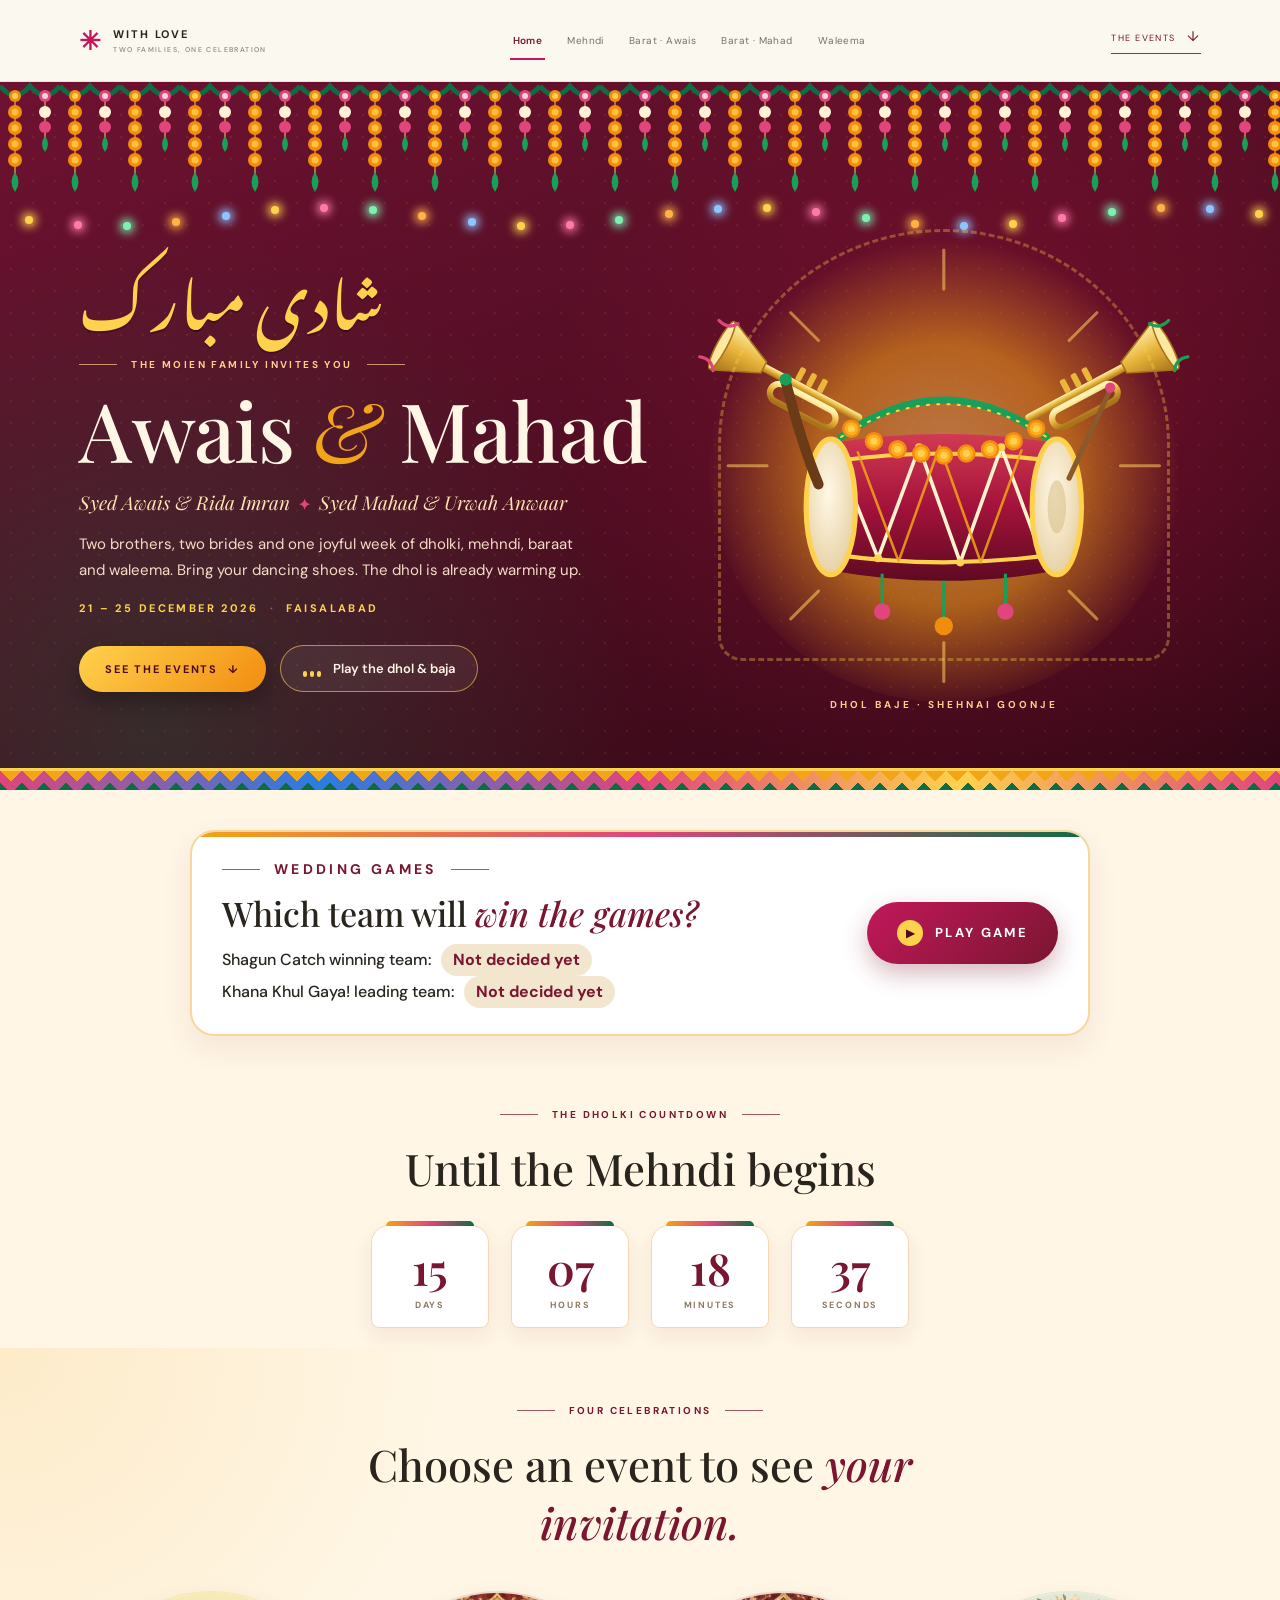
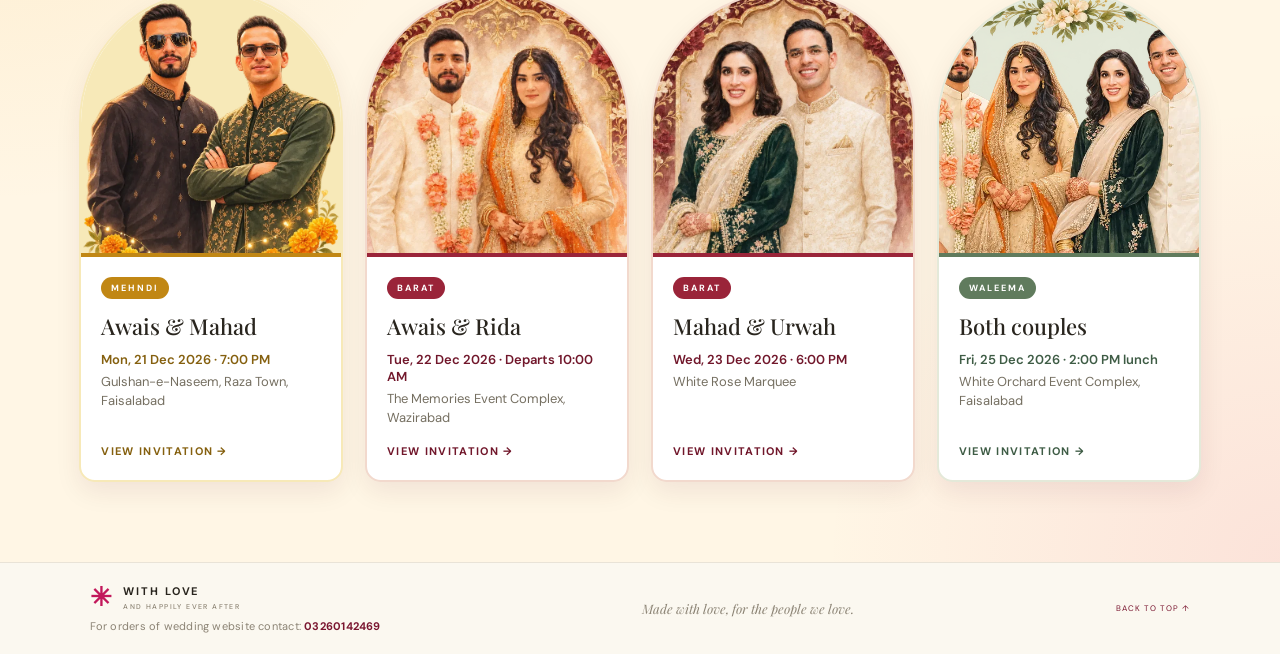
==== commit 1ab6a2e6: "Add files via upload" ====
--- a/index.html
+++ b/index.html
@@ -135,11 +135,12 @@
     <section class="game-strip" aria-labelledby="gameStripTitle">
       <div class="game-strip-inner">
         <div class="game-strip-copy">
-          <p class="desi-eyebrow dark"><span></span>SHAGUN CATCH<span></span></p>
-          <h2 id="gameStripTitle">Which team will <em>win the shagun?</em></h2>
-          <p class="winning-line">Winning team: <strong class="winning-team" data-winning-team>Not decided yet</strong></p>
+          <p class="desi-eyebrow dark"><span></span>WEDDING GAMES<span></span></p>
+          <h2 id="gameStripTitle">Which team will <em>win the games?</em></h2>
+          <p class="winning-line">Shagun Catch winning team: <strong class="winning-team" data-winning-team="shagun">Not decided yet</strong></p>
+          <p class="winning-line">Khana Khul Gaya! leading team: <strong class="winning-team" data-winning-team="khana">Not decided yet</strong></p>
         </div>
-        <a class="game-play-btn" href="game.html"><span class="game-play-icon" aria-hidden="true">▶</span>PLAY GAME</a>
+        <a class="game-play-btn" href="games.html"><span class="game-play-icon" aria-hidden="true">▶</span>PLAY GAME</a>
       </div>
     </section>
 
@@ -205,4 +206,4 @@
   </main>
 
   <footer><div class="footer-left"><a class="brand footer-brand" href="index.html"><span class="brand-mark">✳</span><span>WITH LOVE <small>AND HAPPILY EVER AFTER</small></span></a><span class="footer-orders">For orders of wedding website contact: <a href="tel:+923260142469">03260142469</a></span></div><p>Made with love, for the people we love.</p><a href="#home" class="back-top">BACK TO TOP ↑</a></footer>
-</div><script src="game-config.js"></script><script src="home.js"></script></body></html>
+</div><script src="game-config.js"></script><script src="scoreboard.js"></script><script src="home.js"></script></body></html>
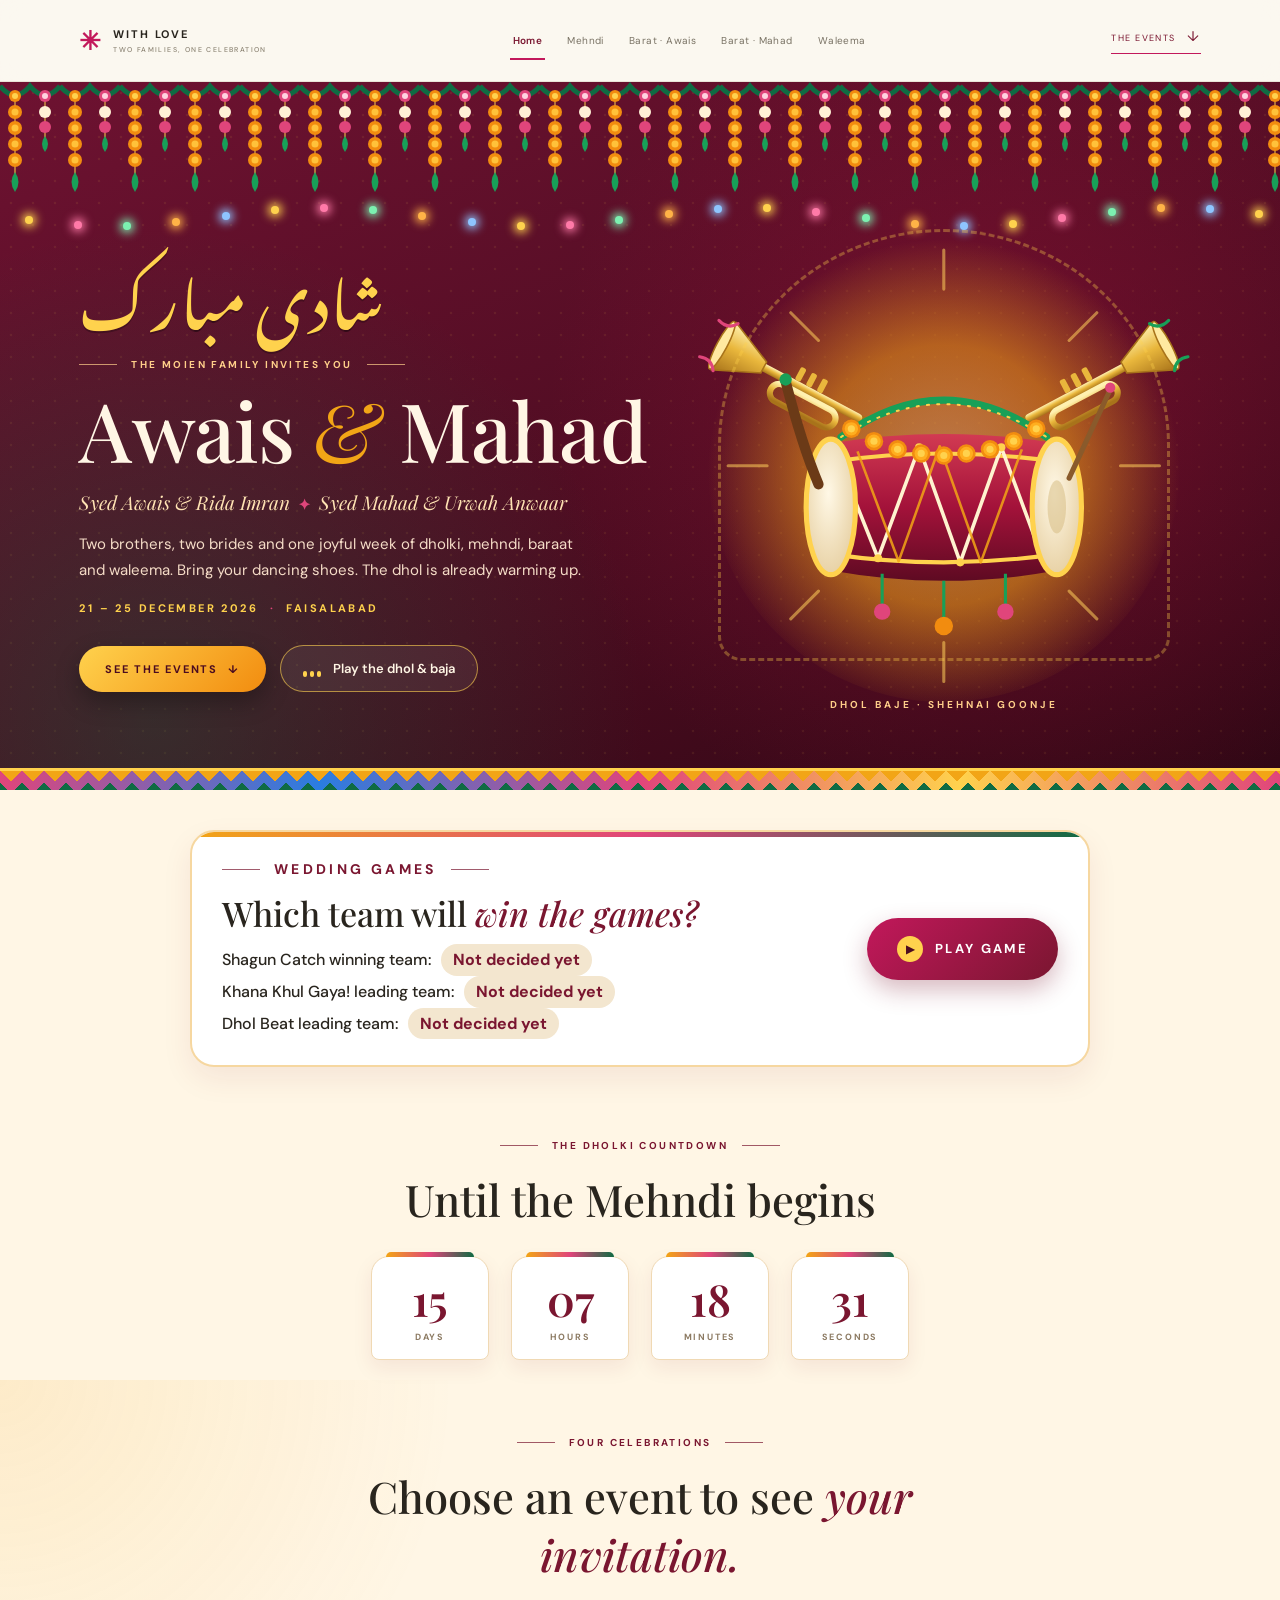
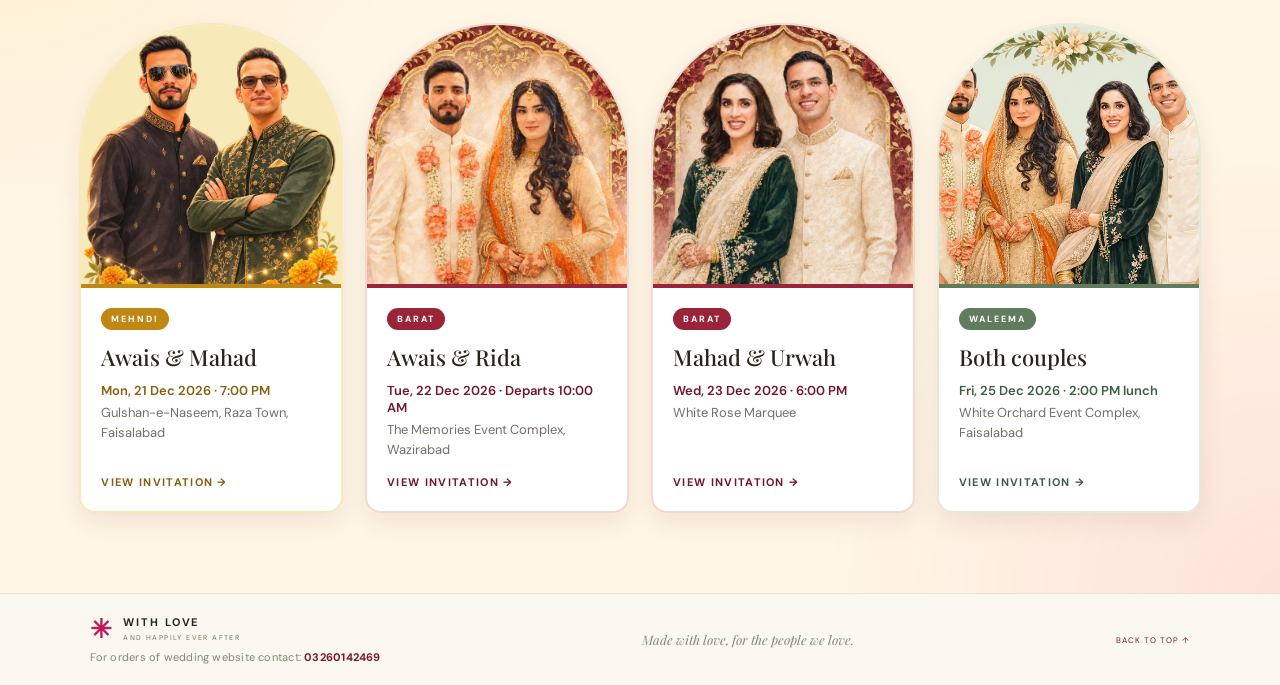
==== commit a6724de0: "Add Dhol Beat game Co-Authored-By: Claude Opus 5.5 <noreply@anthropic.com>" ====
--- a/index.html
+++ b/index.html
@@ -139,6 +139,7 @@
           <h2 id="gameStripTitle">Which team will <em>win the games?</em></h2>
           <p class="winning-line">Shagun Catch winning team: <strong class="winning-team" data-winning-team="shagun">Not decided yet</strong></p>
           <p class="winning-line">Khana Khul Gaya! leading team: <strong class="winning-team" data-winning-team="khana">Not decided yet</strong></p>
+          <p class="winning-line">Dhol Beat leading team: <strong class="winning-team" data-winning-team="dhol">Not decided yet</strong></p>
         </div>
         <a class="game-play-btn" href="games.html"><span class="game-play-icon" aria-hidden="true">▶</span>PLAY GAME</a>
       </div>
